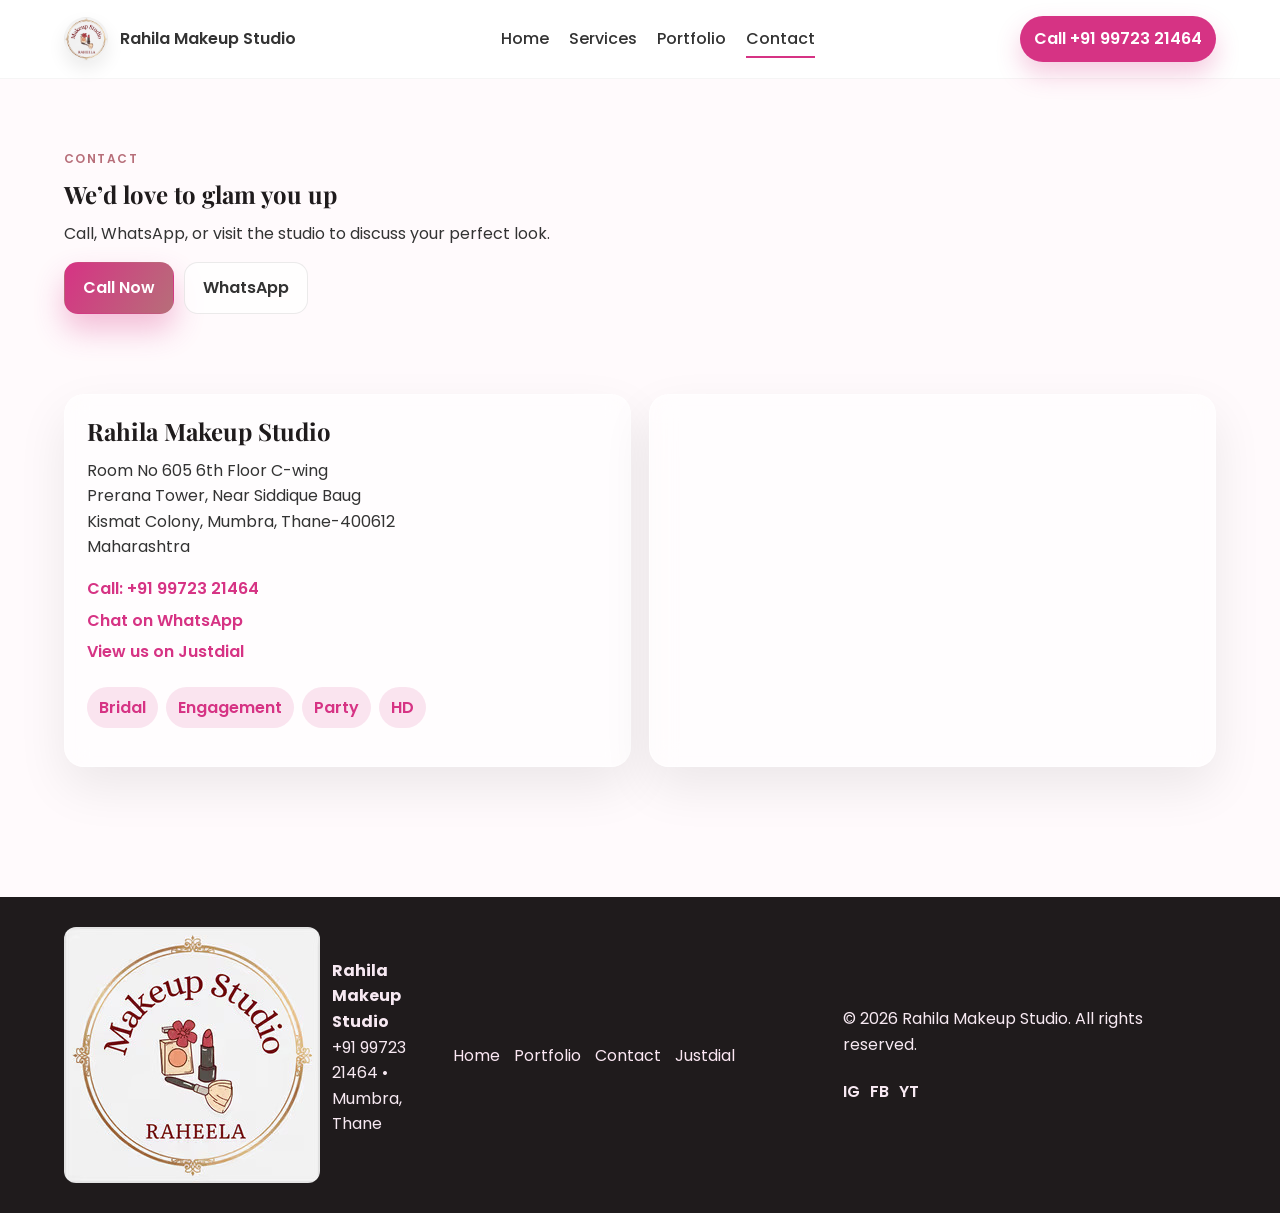
==== contact.html @ 8360c12b "first commit" ====
<!DOCTYPE html>
<html lang="en">
<head>
  <meta charset="UTF-8" />
  <meta name="viewport" content="width=device-width, initial-scale=1.0" />
  <title>Contact | Rahila Makeup Studio</title>
  <meta name="description" content="Contact Rahila Makeup Studio in Mumbra, Thane for luxury bridal and party makeup bookings." />
  <meta property="og:title" content="Contact Rahila Makeup Studio" />
  <meta property="og:description" content="Call, WhatsApp, or visit Rahila Makeup Studio for premium makeup services." />
  <meta property="og:image" content="assets/images/hero.jpg" />
  <link rel="icon" href="assets/images/favicon.png" />
  <link rel="preconnect" href="https://fonts.googleapis.com">
  <link rel="preconnect" href="https://fonts.gstatic.com" crossorigin>
  <link href="https://fonts.googleapis.com/css2?family=Playfair+Display:wght@500;600;700&family=Poppins:wght@300;400;500;600&display=swap" rel="stylesheet">
  <link rel="stylesheet" href="style.css" />
</head>
<body>
  <header class="top-nav inner" id="top">
    <div class="nav-logo">
      <img src="assets/images/logo.png" alt="Rahila Makeup Studio logo" loading="lazy">
      <span>Rahila Makeup Studio</span>
    </div>
    <nav>
      <button class="nav-toggle" aria-label="Toggle navigation" aria-expanded="false">☰</button>
      <ul class="nav-links">
        <li><a class="nav-link" href="index.html#hero">Home</a></li>
        <li><a class="nav-link" href="index.html#services">Services</a></li>
        <li><a class="nav-link" href="portfolio.html">Portfolio</a></li>
        <li><a class="nav-link active" href="contact.html">Contact</a></li>
      </ul>
    </nav>
    <a class="cta-phone" href="tel:+919972321464">Call +91 99723 21464</a>
  </header>

  <main class="page">
    <section class="page-hero">
      <div>
        <p class="eyebrow">Contact</p>
        <h1>We’d love to glam you up</h1>
        <p>Call, WhatsApp, or visit the studio to discuss your perfect look.</p>
        <div class="contact-actions">
          <a class="btn primary" href="tel:+919972321464">Call Now</a>
          <a class="btn ghost" href="https://wa.me/919972321464" target="_blank" rel="noopener">WhatsApp</a>
        </div>
      </div>
    </section>

    <section class="contact section">
      <div class="contact-grid">
        <div class="contact-card glass">
          <h2>Rahila Makeup Studio</h2>
          <p>Room No 605 6th Floor C-wing<br>Prerana Tower, Near Siddique Baug<br>Kismat Colony, Mumbra, Thane-400612<br>Maharashtra</p>
          <p class="contact-links">
            <a href="tel:+919972321464">Call: +91 99723 21464</a><br>
            <a href="https://wa.me/919972321464" target="_blank" rel="noopener">Chat on WhatsApp</a><br>
            <a href="https://www.justdial.com/Thane/Rahila-Makeup-Studio-Near-Siddique-Baug-Mumbra/022PXX22-XX22-240909220637-G8B2_BZDET" target="_blank" rel="noopener">View us on Justdial</a>
          </p>
          <div class="chips">
            <span class="chip">Bridal</span>
            <span class="chip">Engagement</span>
            <span class="chip">Party</span>
            <span class="chip">HD</span>
          </div>
        </div>
        <div class="map-wrapper glass">
          <iframe title="Rahila Makeup Studio location" src="https://www.google.com/maps?q=Room+No+605+6th+Floor+C-wing+Prerana+Tower+Near+Siddique+Baug+Kismat+Colony+Mumbra,+Thane-400612,+Maharashtra&output=embed" loading="lazy" referrerpolicy="no-referrer-when-downgrade" allowfullscreen></iframe>
        </div>
      </div>
    </section>
  </main>

  <footer class="footer">
    <div class="footer-brand">
      <img src="assets/images/logo.png" alt="Rahila Makeup Studio logo" loading="lazy">
      <div>
        <p class="brand-name">Rahila Makeup Studio</p>
        <p class="brand-contact">+91 99723 21464 • Mumbra, Thane</p>
      </div>
    </div>
    <div class="footer-links">
      <a href="index.html#hero">Home</a>
      <a href="portfolio.html">Portfolio</a>
      <a href="contact.html">Contact</a>
      <a href="https://www.justdial.com/Thane/Rahila-Makeup-Studio-Near-Siddique-Baug-Mumbra/022PXX22-XX22-240909220637-G8B2_BZDET" target="_blank" rel="noopener">Justdial</a>
    </div>
    <div class="footer-copy">
      <p>© 2026 Rahila Makeup Studio. All rights reserved.</p>
      <div class="socials">
        <span aria-label="Instagram">IG</span>
        <span aria-label="Facebook">FB</span>
        <span aria-label="YouTube">YT</span>
      </div>
    </div>
  </footer>
  <a href="#top" class="back-to-top" aria-label="Back to top">↑</a>
  <script src="script.js"></script>
</body>
</html>
---- style.css ----
:root {
  --primary: #d63384;
  --secondary: #f8d7da;
  --accent: #b76e79;
  --background: #fffafc;
  --text: #333333;
  --glass: rgba(255, 255, 255, 0.55);
  --shadow: 0 20px 50px rgba(0, 0, 0, 0.08);
  --radius: 20px;
  --gradient: linear-gradient(135deg, #f9cfe7, #fce8ef 40%, #f7d7e3);
}

*,
*::before,
*::after {
  box-sizing: border-box;
}

body {
  margin: 0;
  font-family: 'Poppins', system-ui, -apple-system, sans-serif;
  background: var(--background);
  color: var(--text);
  line-height: 1.6;
  -webkit-font-smoothing: antialiased;
}

h1, h2, h3, h4 {
  font-family: 'Playfair Display', serif;
  color: #1f1b1c;
  margin: 0 0 0.5em;
  line-height: 1.2;
}

p {
  margin: 0 0 1em;
}

a {
  color: inherit;
  text-decoration: none;
}

img {
  max-width: 100%;
  display: block;
  border-radius: 12px;
}

main {
  overflow: hidden;
}

.top-nav {
  position: sticky;
  top: 0;
  z-index: 999;
  display: flex;
  align-items: center;
  justify-content: space-between;
  padding: 16px 5vw;
  background: rgba(255, 255, 255, 0.92);
  backdrop-filter: blur(12px);
  border-bottom: 1px solid rgba(0, 0, 0, 0.04);
}

.top-nav.inner {
  position: sticky;
}

.nav-logo {
  display: flex;
  align-items: center;
  gap: 12px;
  font-weight: 600;
}

.nav-logo img {
  width: 44px;
  height: 44px;
  object-fit: cover;
  border-radius: 50%;
  box-shadow: 0 8px 18px rgba(0, 0, 0, 0.08);
}

nav {
  display: flex;
  align-items: center;
}

.nav-links {
  list-style: none;
  display: flex;
  gap: 20px;
  margin: 0;
  padding: 0;
}

.nav-link {
  position: relative;
  padding: 8px 0;
  font-weight: 500;
}

.nav-link::after {
  content: '';
  position: absolute;
  left: 0;
  bottom: 0;
  width: 0;
  height: 2px;
  background: var(--primary);
  transition: width 0.3s ease;
}

.nav-link:hover::after,
.nav-link.active::after {
  width: 100%;
}

.cta-phone {
  padding: 10px 14px;
  background: var(--primary);
  color: #fff;
  border-radius: 999px;
  font-weight: 600;
  box-shadow: 0 12px 25px rgba(214, 51, 132, 0.25);
  transition: transform 0.25s ease, box-shadow 0.25s ease;
}

.cta-phone:hover {
  transform: translateY(-1px);
  box-shadow: 0 18px 35px rgba(214, 51, 132, 0.35);
}

.nav-toggle {
  display: none;
  background: transparent;
  border: 1px solid rgba(0, 0, 0, 0.08);
  border-radius: 12px;
  padding: 10px 12px;
  font-size: 1rem;
}

.hero {
  position: relative;
  min-height: 90vh;
  display: grid;
  grid-template-columns: repeat(auto-fit, minmax(320px, 1fr));
  padding: 60px 5vw 40px;
  gap: 32px;
}

.hero-media {
  position: relative;
  overflow: hidden;
  border-radius: var(--radius);
  background: var(--gradient);
  box-shadow: var(--shadow);
}

.hero-bg {
  width: 100%;
  height: 100%;
  object-fit: cover;
  mix-blend-mode: multiply;
  filter: saturate(0.95) contrast(1.05);
}

.floating-circle {
  position: absolute;
  border-radius: 50%;
  filter: blur(0px);
  background: radial-gradient(circle at 30% 30%, rgba(255, 255, 255, 0.6), rgba(214, 51, 132, 0.4));
  animation: float 10s ease-in-out infinite;
}

.circle-one { width: 140px; height: 140px; top: 10%; left: 8%; animation-delay: 0s; }
.circle-two { width: 200px; height: 200px; bottom: 8%; right: 12%; animation-delay: 1.5s; }
.circle-three { width: 120px; height: 120px; bottom: 18%; left: 18%; animation-delay: 0.7s; }

.hero-content {
  display: flex;
  flex-direction: column;
  justify-content: center;
  gap: 14px;
  animation: fadeUp 0.9s ease forwards;
}

.hero-logo {
  width: 82px;
  height: 82px;
  object-fit: cover;
  border-radius: 50%;
  box-shadow: var(--shadow);
}

.hero-title {
  font-size: clamp(2.2rem, 3vw + 1rem, 3.2rem);
  letter-spacing: -0.02em;
}

.hero-subtitle {
  max-width: 580px;
}

.hero-actions {
  display: flex;
  gap: 14px;
  flex-wrap: wrap;
}

.btn {
  display: inline-flex;
  align-items: center;
  justify-content: center;
  gap: 8px;
  padding: 12px 18px;
  border-radius: 14px;
  border: 1px solid transparent;
  font-weight: 600;
  cursor: pointer;
  transition: box-shadow 0.25s ease, transform 0.2s ease, background 0.2s ease, color 0.2s ease;
}

.btn.primary {
  background: linear-gradient(120deg, var(--primary), var(--accent));
  color: #fff;
  box-shadow: 0 16px 30px rgba(214, 51, 132, 0.3);
}

.btn.ghost {
  border-color: rgba(0, 0, 0, 0.08);
  background: rgba(255, 255, 255, 0.7);
  color: var(--text);
}

.btn:hover {
  transform: translateY(-1px);
  box-shadow: 0 16px 40px rgba(183, 110, 121, 0.35);
}

.section {
  padding: 70px 5vw;
}

.section-heading {
  text-align: center;
  max-width: 720px;
  margin: 0 auto 40px;
}

.eyebrow {
  text-transform: uppercase;
  letter-spacing: 0.12em;
  font-size: 0.75rem;
  color: var(--accent);
  font-weight: 600;
}

.about-grid,
.services-grid,
.testimonial-grid {
  display: grid;
  grid-template-columns: repeat(auto-fit, minmax(240px, 1fr));
  gap: 18px;
}

.card,
.service-card,
.testimonial-card,
.contact-card,
.cta-card,
.map-wrapper,
.portfolio-item {
  border-radius: var(--radius);
  padding: 22px;
  box-shadow: var(--shadow);
}

.glass {
  background: var(--glass);
  backdrop-filter: blur(12px);
  border: 1px solid rgba(255, 255, 255, 0.6);
}

.services-grid h3 {
  margin-bottom: 8px;
}

.portfolio-preview .portfolio-grid {
  display: grid;
  grid-template-columns: repeat(auto-fit, minmax(220px, 1fr));
  gap: 16px;
}

.portfolio-item {
  position: relative;
  overflow: hidden;
  padding: 0;
  background: #fff;
}

.portfolio-item img {
  width: 100%;
  height: 100%;
  object-fit: cover;
  transition: transform 0.6s ease;
}

.portfolio-item::after {
  content: '';
  position: absolute;
  inset: 0;
  background: linear-gradient(180deg, transparent, rgba(0, 0, 0, 0.45));
  opacity: 0;
  transition: opacity 0.4s ease;
}

.portfolio-item figcaption {
  position: absolute;
  left: 16px;
  bottom: 16px;
  color: #fff;
  font-weight: 600;
  transform: translateY(10px);
  opacity: 0;
  transition: all 0.35s ease;
}

.portfolio-item:hover img {
  transform: scale(1.06);
}

.portfolio-item:hover::after,
.portfolio-item:hover figcaption {
  opacity: 1;
  transform: translateY(0);
}

.center {
  text-align: center;
  margin-top: 24px;
}

.testimonial-card {
  min-height: 160px;
}

.client {
  font-weight: 600;
  color: var(--accent);
}

.cta {
  padding-top: 0;
}

.cta-card {
  display: grid;
  grid-template-columns: 1.2fr 0.8fr;
  gap: 18px;
  align-items: center;
}

.cta-actions {
  display: flex;
  justify-content: flex-end;
  gap: 12px;
  flex-wrap: wrap;
}

.contact-grid {
  display: grid;
  grid-template-columns: repeat(auto-fit, minmax(280px, 1fr));
  gap: 18px;
}

.contact-card a {
  display: inline-flex;
  color: var(--primary);
  font-weight: 600;
  margin-bottom: 6px;
}

.map-wrapper iframe {
  width: 100%;
  min-height: 320px;
  border: 0;
  border-radius: 16px;
}

.footer {
  padding: 30px 5vw;
  background: #1f1b1c;
  color: #f7e9f2;
  display: grid;
  grid-template-columns: repeat(auto-fit, minmax(220px, 1fr));
  gap: 16px;
  align-items: center;
}

.footer a {
  color: #fbe7f3;
}

.footer-brand {
  display: flex;
  gap: 12px;
  align-items: center;
}

.brand-name {
  margin: 0;
  font-weight: 700;
}

.footer-links {
  display: flex;
  gap: 14px;
  flex-wrap: wrap;
}

.footer-copy {
  display: flex;
  flex-direction: column;
  gap: 6px;
  align-items: flex-start;
}

.socials {
  display: flex;
  gap: 10px;
  font-weight: 600;
}

.back-to-top {
  position: fixed;
  bottom: 22px;
  right: 22px;
  width: 44px;
  height: 44px;
  display: grid;
  place-items: center;
  border-radius: 50%;
  background: var(--primary);
  color: #fff;
  box-shadow: 0 15px 35px rgba(214, 51, 132, 0.3);
  text-decoration: none;
  opacity: 0.9;
  transition: transform 0.2s ease, box-shadow 0.2s ease;
}

.back-to-top:hover {
  transform: translateY(-2px);
  box-shadow: 0 22px 40px rgba(214, 51, 132, 0.35);
}

/* Portfolio page */
.page {
  padding: 30px 0 60px;
}

.page-hero {
  padding: 40px 5vw 10px;
}

.filters {
  margin-top: 18px;
  display: flex;
  gap: 10px;
  flex-wrap: wrap;
}

.filter-btn {
  border: 1px solid rgba(0, 0, 0, 0.08);
  padding: 10px 14px;
  border-radius: 12px;
  background: #fff;
  cursor: pointer;
  font-weight: 600;
  transition: all 0.2s ease;
}

.filter-btn.active,
.filter-btn:hover {
  background: var(--primary);
  color: #fff;
  box-shadow: 0 12px 24px rgba(214, 51, 132, 0.25);
}

.portfolio-masonry {
  padding: 10px 5vw 60px;
}

.masonry {
  column-count: 3;
  column-gap: 16px;
}

.masonry-item {
  margin: 0 0 16px;
  position: relative;
  overflow: hidden;
  break-inside: avoid;
  background: #fff;
}

.masonry-item img {
  width: 100%;
  transition: transform 0.6s ease;
}

.masonry-item figcaption {
  position: absolute;
  left: 14px;
  bottom: 14px;
  color: #fff;
  font-weight: 600;
  opacity: 0;
  transform: translateY(8px);
  transition: all 0.3s ease;
}

.masonry-item::after {
  content: '';
  position: absolute;
  inset: 0;
  background: linear-gradient(180deg, transparent, rgba(0, 0, 0, 0.5));
  opacity: 0;
  transition: opacity 0.35s ease;
}

.masonry-item:hover img {
  transform: scale(1.05);
}

.masonry-item:hover::after,
.masonry-item:hover figcaption {
  opacity: 1;
  transform: translateY(0);
}

.chips {
  display: flex;
  gap: 8px;
  flex-wrap: wrap;
}

.chip {
  padding: 8px 12px;
  border-radius: 999px;
  background: rgba(214, 51, 132, 0.12);
  color: var(--primary);
  font-weight: 600;
}

.contact-actions {
  margin-top: 16px;
  display: flex;
  gap: 10px;
}

/* Animations */
@keyframes float {
  0%, 100% { transform: translateY(0); }
  50% { transform: translateY(-12px); }
}

@keyframes fadeUp {
  0% { opacity: 0; transform: translateY(20px); }
  100% { opacity: 1; transform: translateY(0); }
}

.reveal {
  opacity: 0;
  transform: translateY(20px);
  transition: opacity 0.6s ease, transform 0.6s ease;
}

.reveal.visible {
  opacity: 1;
  transform: translateY(0);
}

/* Responsive */
@media (max-width: 900px) {
  .cta-card {
    grid-template-columns: 1fr;
    text-align: center;
  }
  .cta-actions {
    justify-content: center;
  }
}

@media (max-width: 780px) {
  .nav-links {
    position: absolute;
    right: 5vw;
    top: 64px;
    flex-direction: column;
    background: rgba(255, 255, 255, 0.95);
    width: 240px;
    padding: 14px;
    border-radius: 16px;
    box-shadow: var(--shadow);
    display: none;
  }

  .nav-links.open {
    display: flex;
  }

  .nav-toggle {
    display: inline-flex;
  }

  .cta-phone {
    display: none;
  }

  .hero {
    padding-top: 24px;
  }

  .masonry {
    column-count: 2;
  }
}

@media (max-width: 540px) {
  .hero {
    grid-template-columns: 1fr;
  }

  .portfolio-preview .portfolio-grid {
    grid-template-columns: repeat(auto-fit, minmax(160px, 1fr));
  }

  .masonry {
    column-count: 1;
  }

  .section {
    padding: 60px 5vw;
  }

  .top-nav {
    padding: 14px 5vw;
  }
}
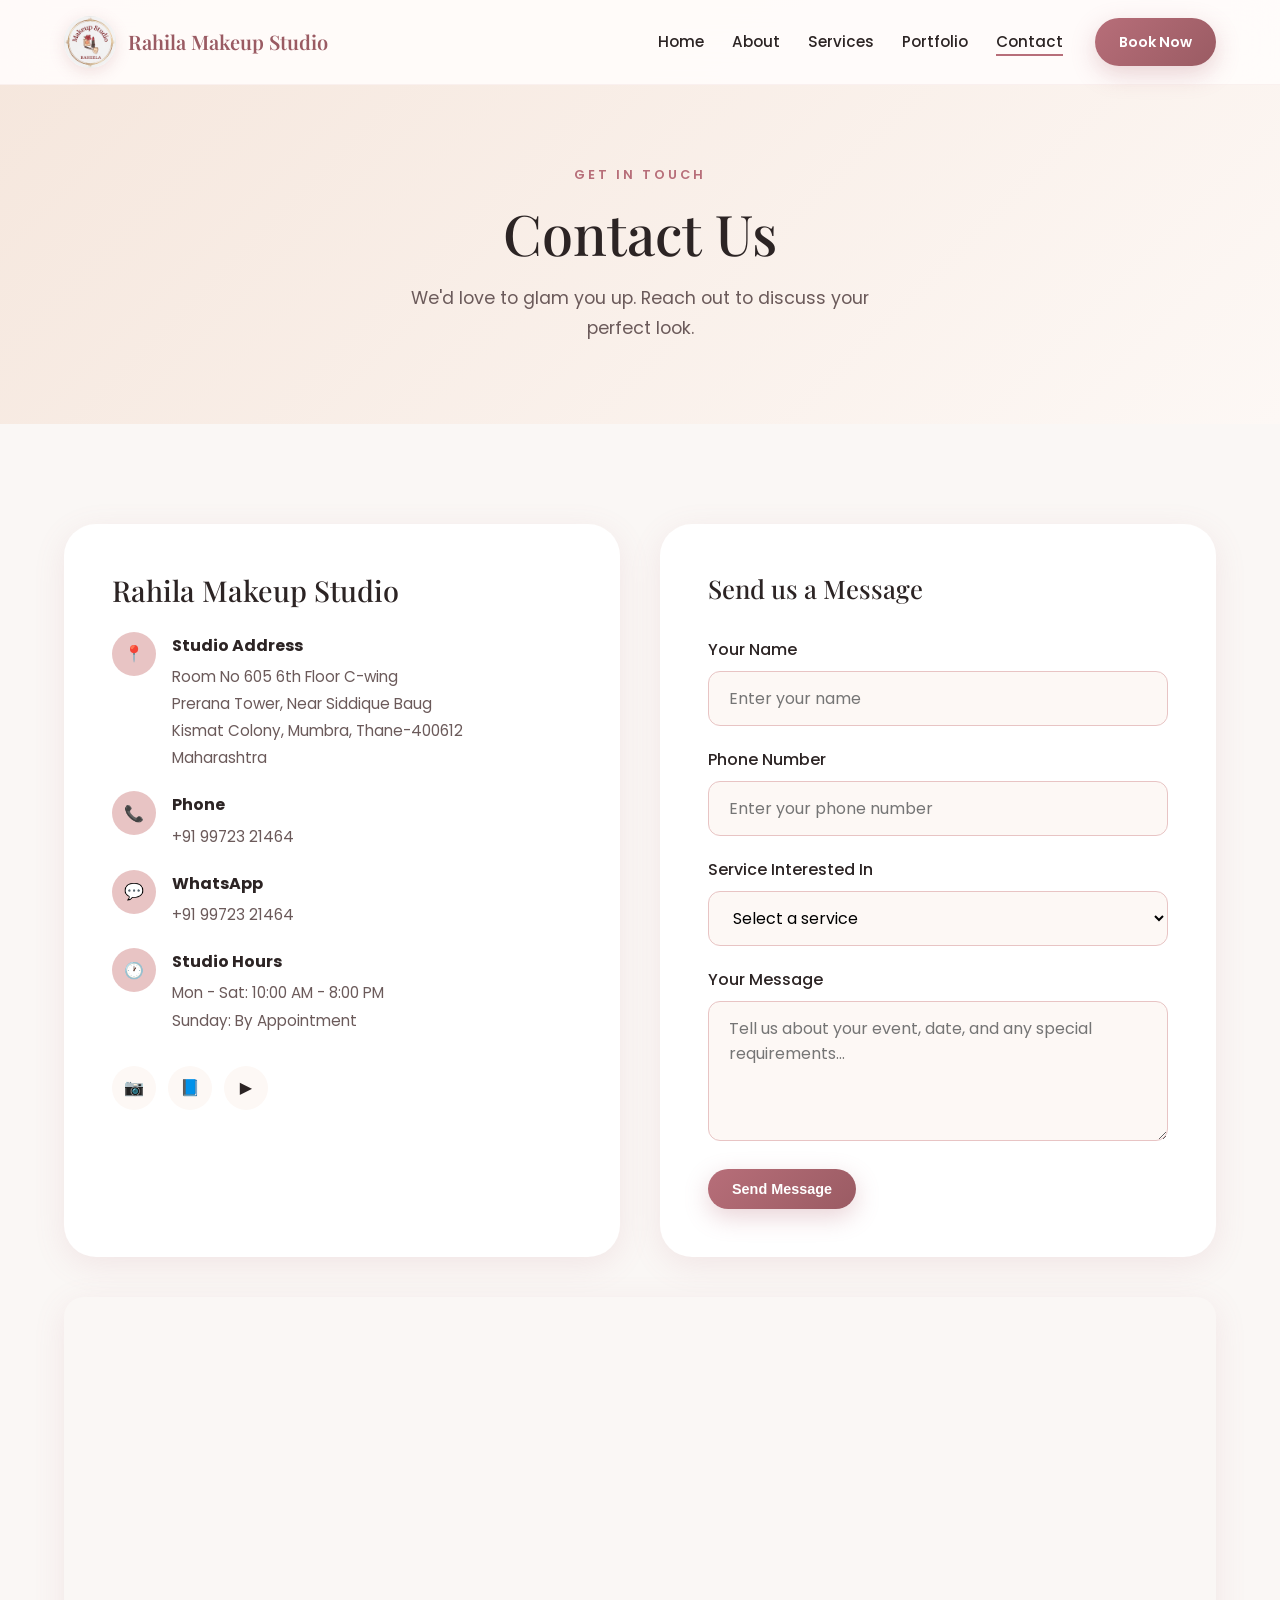
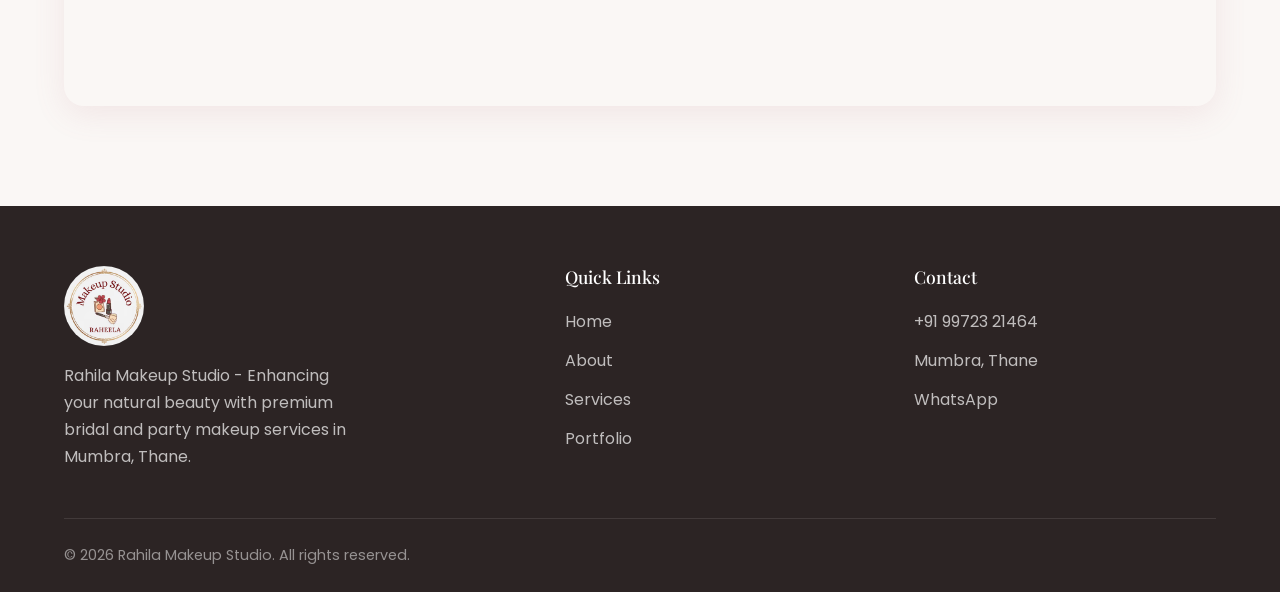
==== commit 6fdcb9be: "Complete website redesign with Rose Gold and Pearl palette" ====
--- a/contact.html
+++ b/contact.html
@@ -11,88 +11,156 @@
   <link rel="icon" href="assets/images/favicon.png" />
   <link rel="preconnect" href="https://fonts.googleapis.com">
   <link rel="preconnect" href="https://fonts.gstatic.com" crossorigin>
-  <link href="https://fonts.googleapis.com/css2?family=Playfair+Display:wght@500;600;700&family=Poppins:wght@300;400;500;600&display=swap" rel="stylesheet">
-  <link rel="stylesheet" href="style.css" />
+  <link href="https://fonts.googleapis.com/css2?family=Playfair+Display:wght@400;500;600;700&family=Poppins:wght@300;400;500;600;700&display=swap" rel="stylesheet">
+  <link rel="stylesheet" href="css/style.css" />
 </head>
 <body>
-  <header class="top-nav inner" id="top">
-    <div class="nav-logo">
-      <img src="assets/images/logo.png" alt="Rahila Makeup Studio logo" loading="lazy">
-      <span>Rahila Makeup Studio</span>
+  <header class="header" id="header">
+    <div class="container">
+      <div class="header-inner">
+        <a href="index.html" class="logo">
+          <img src="assets/images/logo.png" alt="Rahila Makeup Studio" />
+          <span class="logo-text">Rahila Makeup Studio</span>
+        </a>
+        <nav class="nav">
+          <ul class="nav-links">
+            <li><a href="index.html#hero" class="nav-link">Home</a></li>
+            <li><a href="index.html#about" class="nav-link">About</a></li>
+            <li><a href="index.html#services" class="nav-link">Services</a></li>
+            <li><a href="portfolio.html" class="nav-link">Portfolio</a></li>
+            <li><a href="contact.html" class="nav-link active">Contact</a></li>
+          </ul>
+          <div class="header-cta">
+            <a href="tel:+919972321464" class="btn btn-primary">Book Now</a>
+          </div>
+          <button class="menu-toggle" aria-label="Menu">
+            <span></span>
+            <span></span>
+            <span></span>
+          </button>
+        </nav>
+      </div>
     </div>
-    <nav>
-      <button class="nav-toggle" aria-label="Toggle navigation" aria-expanded="false">☰</button>
-      <ul class="nav-links">
-        <li><a class="nav-link" href="index.html#hero">Home</a></li>
-        <li><a class="nav-link" href="index.html#services">Services</a></li>
-        <li><a class="nav-link" href="portfolio.html">Portfolio</a></li>
-        <li><a class="nav-link active" href="contact.html">Contact</a></li>
-      </ul>
-    </nav>
-    <a class="cta-phone" href="tel:+919972321464">Call +91 99723 21464</a>
   </header>
 
-  <main class="page">
-    <section class="page-hero">
-      <div>
-        <p class="eyebrow">Contact</p>
-        <h1>We’d love to glam you up</h1>
-        <p>Call, WhatsApp, or visit the studio to discuss your perfect look.</p>
-        <div class="contact-actions">
-          <a class="btn primary" href="tel:+919972321464">Call Now</a>
-          <a class="btn ghost" href="https://wa.me/919972321464" target="_blank" rel="noopener">WhatsApp</a>
-        </div>
+  <main>
+    <section class="page-header">
+      <div class="container">
+        <span class="eyebrow">Get in Touch</span>
+        <h1>Contact Us</h1>
+        <p>We'd love to glam you up. Reach out to discuss your perfect look.</p>
       </div>
     </section>
 
-    <section class="contact section">
-      <div class="contact-grid">
-        <div class="contact-card glass">
-          <h2>Rahila Makeup Studio</h2>
-          <p>Room No 605 6th Floor C-wing<br>Prerana Tower, Near Siddique Baug<br>Kismat Colony, Mumbra, Thane-400612<br>Maharashtra</p>
-          <p class="contact-links">
-            <a href="tel:+919972321464">Call: +91 99723 21464</a><br>
-            <a href="https://wa.me/919972321464" target="_blank" rel="noopener">Chat on WhatsApp</a><br>
-            <a href="https://www.justdial.com/Thane/Rahila-Makeup-Studio-Near-Siddique-Baug-Mumbra/022PXX22-XX22-240909220637-G8B2_BZDET" target="_blank" rel="noopener">View us on Justdial</a>
-          </p>
-          <div class="chips">
-            <span class="chip">Bridal</span>
-            <span class="chip">Engagement</span>
-            <span class="chip">Party</span>
-            <span class="chip">HD</span>
+    <section class="contact-page">
+      <div class="container">
+        <div class="contact-grid">
+          <div class="contact-info">
+            <h3>Rahila Makeup Studio</h3>
+            <ul class="contact-details">
+              <li>
+                <div class="contact-icon">📍</div>
+                <div>
+                  <strong>Studio Address</strong>
+                  <span>Room No 605 6th Floor C-wing<br>Prerana Tower, Near Siddique Baug<br>Kismat Colony, Mumbra, Thane-400612<br>Maharashtra</span>
+                </div>
+              </li>
+              <li>
+                <div class="contact-icon">📞</div>
+                <div>
+                  <strong>Phone</strong>
+                  <span>+91 99723 21464</span>
+                </div>
+              </li>
+              <li>
+                <div class="contact-icon">💬</div>
+                <div>
+                  <strong>WhatsApp</strong>
+                  <span>+91 99723 21464</span>
+                </div>
+              </li>
+              <li>
+                <div class="contact-icon">🕐</div>
+                <div>
+                  <strong>Studio Hours</strong>
+                  <span>Mon - Sat: 10:00 AM - 8:00 PM<br>Sunday: By Appointment</span>
+                </div>
+              </li>
+            </ul>
+            <div class="social-links">
+              <a href="#" class="social-link" aria-label="Instagram">📷</a>
+              <a href="#" class="social-link" aria-label="Facebook">📘</a>
+              <a href="#" class="social-link" aria-label="YouTube">▶️</a>
+            </div>
+          </div>
+          <div class="contact-form-wrapper">
+            <form class="contact-form">
+              <h3>Send us a Message</h3>
+              <div class="form-group">
+                <label for="name">Your Name</label>
+                <input type="text" id="name" name="name" placeholder="Enter your name" required />
+              </div>
+              <div class="form-group">
+                <label for="phone">Phone Number</label>
+                <input type="tel" id="phone" name="phone" placeholder="Enter your phone number" required />
+              </div>
+              <div class="form-group">
+                <label for="service">Service Interested In</label>
+                <select id="service" name="service">
+                  <option value="">Select a service</option>
+                  <option value="bridal">Bridal Makeup</option>
+                  <option value="engagement">Engagement & Sangeet</option>
+                  <option value="party">Party & Occasion</option>
+                  <option value="photoshoot">Photoshoot Makeup</option>
+                  <option value="other">Other</option>
+                </select>
+              </div>
+              <div class="form-group">
+                <label for="message">Your Message</label>
+                <textarea id="message" name="message" placeholder="Tell us about your event, date, and any special requirements..."></textarea>
+              </div>
+              <button type="submit" class="btn btn-primary">Send Message</button>
+            </form>
           </div>
         </div>
-        <div class="map-wrapper glass">
-          <iframe title="Rahila Makeup Studio location" src="https://www.google.com/maps?q=Room+No+605+6th+Floor+C-wing+Prerana+Tower+Near+Siddique+Baug+Kismat+Colony+Mumbra,+Thane-400612,+Maharashtra&output=embed" loading="lazy" referrerpolicy="no-referrer-when-downgrade" allowfullscreen></iframe>
+        <div class="contact-map" style="margin-top: 40px; border-radius: 20px; overflow: hidden; box-shadow: var(--shadow-soft);">
+          <iframe src="https://www.google.com/maps?q=Room+No+605+6th+Floor+C-wing+Prerana+Tower+Near+Siddique+Baug+Kismat+Colony+Mumbra,+Thane-400612,+Maharashtra&output=embed" loading="lazy" referrerpolicy="no-referrer-when-downgrade" allowfullscreen style="width: 100%; height: 400px; border: none;"></iframe>
         </div>
       </div>
     </section>
   </main>
 
   <footer class="footer">
-    <div class="footer-brand">
-      <img src="assets/images/logo.png" alt="Rahila Makeup Studio logo" loading="lazy">
-      <div>
-        <p class="brand-name">Rahila Makeup Studio</p>
-        <p class="brand-contact">+91 99723 21464 • Mumbra, Thane</p>
+    <div class="container">
+      <div class="footer-inner">
+        <div class="footer-brand">
+          <img src="assets/images/logo.png" alt="Rahila Makeup Studio" style="width: 80px; border-radius: 50%;" />
+          <p>Rahila Makeup Studio - Enhancing your natural beauty with premium bridal and party makeup services in Mumbra, Thane.</p>
+        </div>
+        <div class="footer-col">
+          <h4>Quick Links</h4>
+          <ul class="footer-links">
+            <li><a href="index.html#hero">Home</a></li>
+            <li><a href="index.html#about">About</a></li>
+            <li><a href="index.html#services">Services</a></li>
+            <li><a href="portfolio.html">Portfolio</a></li>
+          </ul>
+        </div>
+        <div class="footer-col">
+          <h4>Contact</h4>
+          <ul class="footer-links">
+            <li><a href="tel:+919972321464">+91 99723 21464</a></li>
+            <li><a href="#">Mumbra, Thane</a></li>
+            <li><a href="https://wa.me/919972321464" target="_blank">WhatsApp</a></li>
+          </ul>
+        </div>
       </div>
-    </div>
-    <div class="footer-links">
-      <a href="index.html#hero">Home</a>
-      <a href="portfolio.html">Portfolio</a>
-      <a href="contact.html">Contact</a>
-      <a href="https://www.justdial.com/Thane/Rahila-Makeup-Studio-Near-Siddique-Baug-Mumbra/022PXX22-XX22-240909220637-G8B2_BZDET" target="_blank" rel="noopener">Justdial</a>
-    </div>
-    <div class="footer-copy">
-      <p>© 2026 Rahila Makeup Studio. All rights reserved.</p>
-      <div class="socials">
-        <span aria-label="Instagram">IG</span>
-        <span aria-label="Facebook">FB</span>
-        <span aria-label="YouTube">YT</span>
+      <div class="footer-bottom">
+        <p>&copy; 2026 Rahila Makeup Studio. All rights reserved.</p>
       </div>
     </div>
   </footer>
-  <a href="#top" class="back-to-top" aria-label="Back to top">↑</a>
-  <script src="script.js"></script>
+
+  <script src="js/main.js"></script>
 </body>
-</html>
+</html>
--- a/css/style.css
+++ b/css/style.css
@@ -0,0 +1,1049 @@
+:root {
+  --rose-gold: #b76e79;
+  --rose-gold-light: #e8c4c4;
+  --rose-gold-dark: #9a5b63;
+  --pearl: #faf7f5;
+  --pearl-light: #fffcfb;
+  --champagne: #f5e6dc;
+  --cream: #fdf8f5;
+  --gold-accent: #d4af37;
+  --gold-light: #f0d78c;
+  --text-dark: #2c2424;
+  --text-muted: #6b5a5a;
+  --white: #ffffff;
+  --glass: rgba(255, 255, 255, 0.7);
+  --glass-strong: rgba(255, 255, 255, 0.85);
+  --shadow-soft: 0 8px 32px rgba(183, 110, 121, 0.12);
+  --shadow-medium: 0 16px 48px rgba(183, 110, 121, 0.18);
+  --shadow-strong: 0 24px 60px rgba(183, 110, 121, 0.25);
+  --radius-sm: 12px;
+  --radius-md: 20px;
+  --radius-lg: 32px;
+  --transition: all 0.4s cubic-bezier(0.4, 0, 0.2, 1);
+}
+
+*, *::before, *::after {
+  box-sizing: border-box;
+  margin: 0;
+  padding: 0;
+}
+
+html {
+  scroll-behavior: smooth;
+}
+
+body {
+  font-family: 'Poppins', system-ui, -apple-system, sans-serif;
+  background: var(--pearl);
+  color: var(--text-dark);
+  line-height: 1.7;
+  overflow-x: hidden;
+}
+
+h1, h2, h3, h4, h5 {
+  font-family: 'Playfair Display', serif;
+  font-weight: 500;
+  line-height: 1.25;
+  color: var(--text-dark);
+}
+
+a {
+  text-decoration: none;
+  color: inherit;
+  transition: var(--transition);
+}
+
+img {
+  max-width: 100%;
+  height: auto;
+  display: block;
+}
+
+.container {
+  max-width: 1200px;
+  margin: 0 auto;
+  padding: 0 24px;
+}
+
+/* Header */
+.header {
+  position: fixed;
+  top: 0;
+  left: 0;
+  right: 0;
+  z-index: 1000;
+  padding: 16px 0;
+  background: rgba(255, 252, 251, 0.92);
+  backdrop-filter: blur(20px);
+  border-bottom: 1px solid rgba(183, 110, 121, 0.08);
+  transition: var(--transition);
+}
+
+.header.scrolled {
+  padding: 12px 0;
+  box-shadow: var(--shadow-soft);
+}
+
+.header-inner {
+  display: flex;
+  align-items: center;
+  justify-content: space-between;
+}
+
+.logo {
+  display: flex;
+  align-items: center;
+  gap: 12px;
+}
+
+.logo img {
+  width: 52px;
+  height: 52px;
+  object-fit: cover;
+  border-radius: 50%;
+  box-shadow: 0 4px 16px rgba(183, 110, 121, 0.2);
+}
+
+.logo-text {
+  font-family: 'Playfair Display', serif;
+  font-size: 1.25rem;
+  font-weight: 600;
+  color: var(--rose-gold-dark);
+}
+
+.nav {
+  display: flex;
+  align-items: center;
+  gap: 32px;
+}
+
+.nav-links {
+  display: flex;
+  list-style: none;
+  gap: 28px;
+}
+
+.nav-link {
+  font-size: 0.95rem;
+  font-weight: 500;
+  color: var(--text-dark);
+  position: relative;
+  padding: 4px 0;
+}
+
+.nav-link::after {
+  content: '';
+  position: absolute;
+  bottom: 0;
+  left: 0;
+  width: 0;
+  height: 2px;
+  background: var(--rose-gold);
+  transition: var(--transition);
+}
+
+.nav-link:hover::after,
+.nav-link.active::after {
+  width: 100%;
+}
+
+.nav-link:hover {
+  color: var(--rose-gold);
+}
+
+.header-cta {
+  display: flex;
+  align-items: center;
+  gap: 12px;
+}
+
+.btn {
+  display: inline-flex;
+  align-items: center;
+  justify-content: center;
+  gap: 8px;
+  padding: 12px 24px;
+  border-radius: 50px;
+  font-weight: 600;
+  font-size: 0.9rem;
+  cursor: pointer;
+  transition: var(--transition);
+  border: none;
+}
+
+.btn-primary {
+  background: linear-gradient(135deg, var(--rose-gold), var(--rose-gold-dark));
+  color: var(--white);
+  box-shadow: 0 8px 24px rgba(183, 110, 121, 0.3);
+}
+
+.btn-primary:hover {
+  transform: translateY(-2px);
+  box-shadow: 0 12px 32px rgba(183, 110, 121, 0.4);
+}
+
+.btn-ghost {
+  background: transparent;
+  color: var(--text-dark);
+  border: 1.5px solid var(--rose-gold-light);
+}
+
+.btn-ghost:hover {
+  background: var(--rose-gold);
+  color: var(--white);
+  border-color: var(--rose-gold);
+}
+
+.menu-toggle {
+  display: none;
+  flex-direction: column;
+  gap: 5px;
+  background: none;
+  border: none;
+  cursor: pointer;
+  padding: 8px;
+}
+
+.menu-toggle span {
+  width: 24px;
+  height: 2px;
+  background: var(--text-dark);
+  transition: var(--transition);
+}
+
+/* Hero Section */
+.hero {
+  min-height: 100vh;
+  display: flex;
+  align-items: center;
+  padding: 120px 0 80px;
+  background: linear-gradient(135deg, var(--pearl) 0%, var(--champagne) 50%, var(--cream) 100%);
+  position: relative;
+  overflow: hidden;
+}
+
+.hero::before {
+  content: '';
+  position: absolute;
+  top: -50%;
+  right: -20%;
+  width: 600px;
+  height: 600px;
+  background: radial-gradient(circle, rgba(232, 196, 196, 0.4) 0%, transparent 70%);
+  animation: float 8s ease-in-out infinite;
+}
+
+.hero::after {
+  content: '';
+  position: absolute;
+  bottom: -30%;
+  left: -10%;
+  width: 400px;
+  height: 400px;
+  background: radial-gradient(circle, rgba(212, 175, 55, 0.15) 0%, transparent 70%);
+  animation: float 10s ease-in-out infinite reverse;
+}
+
+.hero-inner {
+  display: grid;
+  grid-template-columns: 1fr 1fr;
+  gap: 60px;
+  align-items: center;
+  position: relative;
+  z-index: 1;
+}
+
+.hero-content {
+  animation: fadeInUp 0.8s ease forwards;
+}
+
+.hero-badge {
+  display: inline-flex;
+  align-items: center;
+  gap: 8px;
+  padding: 8px 16px;
+  background: var(--white);
+  border-radius: 50px;
+  font-size: 0.8rem;
+  font-weight: 600;
+  color: var(--rose-gold);
+  margin-bottom: 20px;
+  box-shadow: var(--shadow-soft);
+}
+
+.hero-title {
+  font-size: clamp(2.8rem, 5vw, 4rem);
+  margin-bottom: 20px;
+  color: var(--text-dark);
+}
+
+.hero-title span {
+  color: var(--rose-gold);
+}
+
+.hero-desc {
+  font-size: 1.1rem;
+  color: var(--text-muted);
+  margin-bottom: 32px;
+  max-width: 480px;
+}
+
+.hero-actions {
+  display: flex;
+  gap: 16px;
+  flex-wrap: wrap;
+}
+
+.hero-visual {
+  position: relative;
+  animation: fadeInRight 0.8s ease 0.2s forwards;
+  opacity: 0;
+}
+
+.hero-image-wrapper {
+  position: relative;
+  border-radius: var(--radius-lg);
+  overflow: hidden;
+  box-shadow: var(--shadow-strong);
+}
+
+.hero-image-wrapper img {
+  width: 100%;
+  height: 550px;
+  object-fit: cover;
+}
+
+.hero-floating-card {
+  position: absolute;
+  background: var(--white);
+  padding: 16px 24px;
+  border-radius: var(--radius-md);
+  box-shadow: var(--shadow-medium);
+  animation: float 6s ease-in-out infinite;
+}
+
+.hero-floating-card.card-1 {
+  top: 40px;
+  left: -40px;
+  animation-delay: 0s;
+}
+
+.hero-floating-card.card-2 {
+  bottom: 60px;
+  right: -30px;
+  animation-delay: 2s;
+}
+
+.hero-floating-card span {
+  font-size: 0.8rem;
+  color: var(--text-muted);
+}
+
+.hero-floating-card strong {
+  display: block;
+  color: var(--rose-gold);
+  font-family: 'Playfair Display', serif;
+  font-size: 1.1rem;
+}
+
+/* Section Styles */
+.section {
+  padding: 100px 0;
+}
+
+.section-header {
+  text-align: center;
+  max-width: 600px;
+  margin: 0 auto 60px;
+}
+
+.eyebrow {
+  display: inline-block;
+  font-size: 0.8rem;
+  font-weight: 600;
+  letter-spacing: 3px;
+  text-transform: uppercase;
+  color: var(--rose-gold);
+  margin-bottom: 12px;
+}
+
+.section-title {
+  font-size: clamp(2rem, 4vw, 2.8rem);
+  margin-bottom: 16px;
+}
+
+.section-desc {
+  color: var(--text-muted);
+  font-size: 1.05rem;
+}
+
+/* About Section */
+.about {
+  background: var(--white);
+}
+
+.about-grid {
+  display: grid;
+  grid-template-columns: repeat(3, 1fr);
+  gap: 24px;
+}
+
+.about-card {
+  background: var(--cream);
+  padding: 40px 32px;
+  border-radius: var(--radius-lg);
+  text-align: center;
+  transition: var(--transition);
+  position: relative;
+  overflow: hidden;
+}
+
+.about-card::before {
+  content: '';
+  position: absolute;
+  top: 0;
+  left: 50%;
+  transform: translateX(-50%);
+  width: 60px;
+  height: 3px;
+  background: var(--rose-gold);
+  transition: var(--transition);
+}
+
+.about-card:hover {
+  transform: translateY(-8px);
+  box-shadow: var(--shadow-medium);
+}
+
+.about-card:hover::before {
+  width: 100px;
+}
+
+.about-icon {
+  width: 72px;
+  height: 72px;
+  margin: 0 auto 20px;
+  background: linear-gradient(135deg, var(--rose-gold-light), var(--champagne));
+  border-radius: 50%;
+  display: flex;
+  align-items: center;
+  justify-content: center;
+  font-size: 1.8rem;
+}
+
+.about-card h3 {
+  font-size: 1.3rem;
+  margin-bottom: 12px;
+}
+
+.about-card p {
+  color: var(--text-muted);
+  font-size: 0.95rem;
+}
+
+/* Services Section */
+.services {
+  background: linear-gradient(180deg, var(--pearl) 0%, var(--cream) 100%);
+}
+
+.services-grid {
+  display: grid;
+  grid-template-columns: repeat(4, 1fr);
+  gap: 24px;
+}
+
+.service-card {
+  background: var(--white);
+  padding: 36px 28px;
+  border-radius: var(--radius-lg);
+  text-align: center;
+  transition: var(--transition);
+  border: 1px solid transparent;
+}
+
+.service-card:hover {
+  transform: translateY(-8px);
+  box-shadow: var(--shadow-medium);
+  border-color: var(--rose-gold-light);
+}
+
+.service-number {
+  font-family: 'Playfair Display', serif;
+  font-size: 2.5rem;
+  color: var(--rose-gold-light);
+  margin-bottom: 8px;
+}
+
+.service-card h3 {
+  font-size: 1.2rem;
+  margin-bottom: 12px;
+}
+
+.service-card p {
+  color: var(--text-muted);
+  font-size: 0.9rem;
+}
+
+/* Portfolio Section */
+.portfolio {
+  background: var(--white);
+}
+
+.portfolio-grid {
+  display: grid;
+  grid-template-columns: repeat(3, 1fr);
+  gap: 20px;
+}
+
+.portfolio-item {
+  position: relative;
+  border-radius: var(--radius-md);
+  overflow: hidden;
+  aspect-ratio: 3/4;
+  cursor: pointer;
+}
+
+.portfolio-item img {
+  width: 100%;
+  height: 100%;
+  object-fit: cover;
+  transition: transform 0.6s ease;
+}
+
+.portfolio-overlay {
+  position: absolute;
+  inset: 0;
+  background: linear-gradient(180deg, transparent 40%, rgba(44, 36, 36, 0.8) 100%);
+  display: flex;
+  flex-direction: column;
+  justify-content: flex-end;
+  padding: 24px;
+  opacity: 0;
+  transition: var(--transition);
+}
+
+.portfolio-item:hover img {
+  transform: scale(1.08);
+}
+
+.portfolio-item:hover .portfolio-overlay {
+  opacity: 1;
+}
+
+.portfolio-overlay h4 {
+  color: var(--white);
+  font-size: 1.2rem;
+  margin-bottom: 4px;
+}
+
+.portfolio-overlay span {
+  color: var(--rose-gold-light);
+  font-size: 0.85rem;
+}
+
+.portfolio-cta {
+  text-align: center;
+  margin-top: 48px;
+}
+
+/* Testimonials */
+.testimonials {
+  background: var(--cream);
+}
+
+.testimonials-grid {
+  display: grid;
+  grid-template-columns: repeat(3, 1fr);
+  gap: 24px;
+}
+
+.testimonial-card {
+  background: var(--white);
+  padding: 36px;
+  border-radius: var(--radius-lg);
+  box-shadow: var(--shadow-soft);
+  transition: var(--transition);
+}
+
+.testimonial-card:hover {
+  transform: translateY(-6px);
+  box-shadow: var(--shadow-medium);
+}
+
+.testimonial-stars {
+  color: var(--gold-accent);
+  font-size: 1.1rem;
+  margin-bottom: 16px;
+}
+
+.testimonial-text {
+  font-size: 1rem;
+  color: var(--text-dark);
+  margin-bottom: 20px;
+  font-style: italic;
+}
+
+.testimonial-author {
+  display: flex;
+  align-items: center;
+  gap: 12px;
+}
+
+.testimonial-avatar {
+  width: 48px;
+  height: 48px;
+  border-radius: 50%;
+  background: linear-gradient(135deg, var(--rose-gold-light), var(--champagne));
+  display: flex;
+  align-items: center;
+  justify-content: center;
+  font-weight: 600;
+  color: var(--rose-gold-dark);
+}
+
+.testimonial-info strong {
+  display: block;
+  font-size: 0.95rem;
+}
+
+.testimonial-info span {
+  font-size: 0.8rem;
+  color: var(--text-muted);
+}
+
+/* CTA Section */
+.cta-section {
+  padding: 80px 0;
+  background: linear-gradient(135deg, var(--rose-gold) 0%, var(--rose-gold-dark) 100%);
+}
+
+.cta-inner {
+  display: flex;
+  align-items: center;
+  justify-content: space-between;
+  gap: 40px;
+}
+
+.cta-content h2 {
+  color: var(--white);
+  font-size: 2.2rem;
+  margin-bottom: 12px;
+}
+
+.cta-content p {
+  color: rgba(255, 255, 255, 0.9);
+  font-size: 1.1rem;
+}
+
+.cta-buttons {
+  display: flex;
+  gap: 16px;
+}
+
+.cta-section .btn-primary {
+  background: var(--white);
+  color: var(--rose-gold);
+}
+
+.cta-section .btn-primary:hover {
+  background: var(--champagne);
+}
+
+.cta-section .btn-ghost {
+  border-color: var(--white);
+  color: var(--white);
+}
+
+.cta-section .btn-ghost:hover {
+  background: var(--white);
+  color: var(--rose-gold);
+}
+
+/* Contact Section */
+.contact {
+  background: var(--pearl);
+}
+
+.contact-grid {
+  display: grid;
+  grid-template-columns: 1fr 1fr;
+  gap: 40px;
+}
+
+.contact-info {
+  background: var(--white);
+  padding: 48px;
+  border-radius: var(--radius-lg);
+  box-shadow: var(--shadow-soft);
+}
+
+.contact-info h3 {
+  font-size: 1.8rem;
+  margin-bottom: 24px;
+}
+
+.contact-details {
+  list-style: none;
+  margin-bottom: 32px;
+}
+
+.contact-details li {
+  display: flex;
+  align-items: flex-start;
+  gap: 16px;
+  margin-bottom: 20px;
+}
+
+.contact-icon {
+  width: 44px;
+  height: 44px;
+  background: var(--rose-gold-light);
+  border-radius: 50%;
+  display: flex;
+  align-items: center;
+  justify-content: center;
+  flex-shrink: 0;
+}
+
+.contact-details strong {
+  display: block;
+  margin-bottom: 4px;
+}
+
+.contact-details span {
+  color: var(--text-muted);
+  font-size: 0.95rem;
+}
+
+.social-links {
+  display: flex;
+  gap: 12px;
+}
+
+.social-link {
+  width: 44px;
+  height: 44px;
+  background: var(--cream);
+  border-radius: 50%;
+  display: flex;
+  align-items: center;
+  justify-content: center;
+  transition: var(--transition);
+}
+
+.social-link:hover {
+  background: var(--rose-gold);
+  color: var(--white);
+}
+
+.contact-map {
+  border-radius: var(--radius-lg);
+  overflow: hidden;
+  box-shadow: var(--shadow-soft);
+}
+
+.contact-map iframe {
+  width: 100%;
+  height: 100%;
+  min-height: 400px;
+  border: none;
+}
+
+/* Footer */
+.footer {
+  background: var(--text-dark);
+  color: var(--white);
+  padding: 60px 0 24px;
+}
+
+.footer-inner {
+  display: grid;
+  grid-template-columns: 1.5fr 1fr 1fr;
+  gap: 48px;
+  margin-bottom: 48px;
+}
+
+.footer-brand p {
+  color: rgba(255, 255, 255, 0.7);
+  margin-top: 16px;
+  max-width: 300px;
+}
+
+.footer h4 {
+  color: var(--white);
+  font-size: 1.1rem;
+  margin-bottom: 20px;
+}
+
+.footer-links {
+  list-style: none;
+}
+
+.footer-links li {
+  margin-bottom: 12px;
+}
+
+.footer-links a {
+  color: rgba(255, 255, 255, 0.7);
+  transition: var(--transition);
+}
+
+.footer-links a:hover {
+  color: var(--rose-gold-light);
+}
+
+.footer-bottom {
+  padding-top: 24px;
+  border-top: 1px solid rgba(255, 255, 255, 0.1);
+  display: flex;
+  justify-content: space-between;
+  align-items: center;
+}
+
+.footer-bottom p {
+  color: rgba(255, 255, 255, 0.5);
+  font-size: 0.9rem;
+}
+
+/* Page Header */
+.page-header {
+  padding: 160px 0 80px;
+  background: linear-gradient(135deg, var(--champagne) 0%, var(--cream) 100%);
+  text-align: center;
+}
+
+.page-header h1 {
+  font-size: clamp(2.5rem, 5vw, 3.5rem);
+  margin-bottom: 16px;
+}
+
+.page-header p {
+  color: var(--text-muted);
+  font-size: 1.1rem;
+  max-width: 500px;
+  margin: 0 auto;
+}
+
+/* Portfolio Page */
+.portfolio-page {
+  padding: 60px 0;
+  background: var(--white);
+}
+
+.portfolio-filters {
+  display: flex;
+  justify-content: center;
+  gap: 12px;
+  margin-bottom: 48px;
+  flex-wrap: wrap;
+}
+
+.filter-btn {
+  padding: 10px 24px;
+  background: var(--cream);
+  border: none;
+  border-radius: 50px;
+  font-weight: 500;
+  cursor: pointer;
+  transition: var(--transition);
+}
+
+.filter-btn:hover,
+.filter-btn.active {
+  background: var(--rose-gold);
+  color: var(--white);
+}
+
+.portfolio-masonry {
+  column-count: 3;
+  column-gap: 20px;
+}
+
+.portfolio-masonry .portfolio-item {
+  margin-bottom: 20px;
+  break-inside: avoid;
+}
+
+/* Contact Page */
+.contact-page {
+  padding: 100px 0;
+  background: var(--pearl);
+}
+
+.contact-form-wrapper {
+  background: var(--white);
+  padding: 48px;
+  border-radius: var(--radius-lg);
+  box-shadow: var(--shadow-soft);
+}
+
+.contact-form h3 {
+  font-size: 1.6rem;
+  margin-bottom: 32px;
+}
+
+.form-group {
+  margin-bottom: 20px;
+}
+
+.form-group label {
+  display: block;
+  font-weight: 500;
+  margin-bottom: 8px;
+  color: var(--text-dark);
+}
+
+.form-group input,
+.form-group textarea,
+.form-group select {
+  width: 100%;
+  padding: 14px 20px;
+  border: 1.5px solid var(--rose-gold-light);
+  border-radius: var(--radius-sm);
+  font-size: 1rem;
+  font-family: inherit;
+  transition: var(--transition);
+  background: var(--cream);
+}
+
+.form-group input:focus,
+.form-group textarea:focus,
+.form-group select:focus {
+  outline: none;
+  border-color: var(--rose-gold);
+  background: var(--white);
+}
+
+.form-group textarea {
+  min-height: 140px;
+  resize: vertical;
+}
+
+/* Animations */
+@keyframes float {
+  0%, 100% { transform: translateY(0); }
+  50% { transform: translateY(-20px); }
+}
+
+@keyframes fadeInUp {
+  from {
+    opacity: 0;
+    transform: translateY(30px);
+  }
+  to {
+    opacity: 1;
+    transform: translateY(0);
+  }
+}
+
+@keyframes fadeInRight {
+  from {
+    opacity: 0;
+    transform: translateX(30px);
+  }
+  to {
+    opacity: 1;
+    transform: translateX(0);
+  }
+}
+
+/* Responsive */
+@media (max-width: 1024px) {
+  .hero-inner {
+    grid-template-columns: 1fr;
+    gap: 40px;
+  }
+  
+  .hero-visual {
+    max-width: 500px;
+    margin: 0 auto;
+  }
+  
+  .about-grid,
+  .services-grid,
+  .testimonials-grid {
+    grid-template-columns: repeat(2, 1fr);
+  }
+  
+  .portfolio-grid {
+    grid-template-columns: repeat(2, 1fr);
+  }
+  
+  .portfolio-masonry {
+    column-count: 2;
+  }
+}
+
+@media (max-width: 768px) {
+  .nav-links {
+    display: none;
+  }
+  
+  .menu-toggle {
+    display: flex;
+  }
+  
+  .header-cta .btn {
+    display: none;
+  }
+  
+  .hero {
+    padding: 100px 0 60px;
+  }
+  
+  .hero-title {
+    font-size: 2.4rem;
+  }
+  
+  .hero-floating-card {
+    display: none;
+  }
+  
+  .about-grid,
+  .services-grid,
+  .testimonials-grid,
+  .portfolio-grid {
+    grid-template-columns: 1fr;
+  }
+  
+  .cta-inner {
+    flex-direction: column;
+    text-align: center;
+  }
+  
+  .footer-inner {
+    grid-template-columns: 1fr;
+    text-align: center;
+  }
+  
+  .footer-bottom {
+    flex-direction: column;
+    gap: 12px;
+  }
+  
+  .contact-grid {
+    grid-template-columns: 1fr;
+  }
+  
+  .portfolio-masonry {
+    column-count: 1;
+  }
+}
+
+@media (max-width: 480px) {
+  .container {
+    padding: 0 16px;
+  }
+  
+  .section {
+    padding: 60px 0;
+  }
+  
+  .hero-actions {
+    flex-direction: column;
+  }
+  
+  .hero-actions .btn {
+    width: 100%;
+  }
+}
